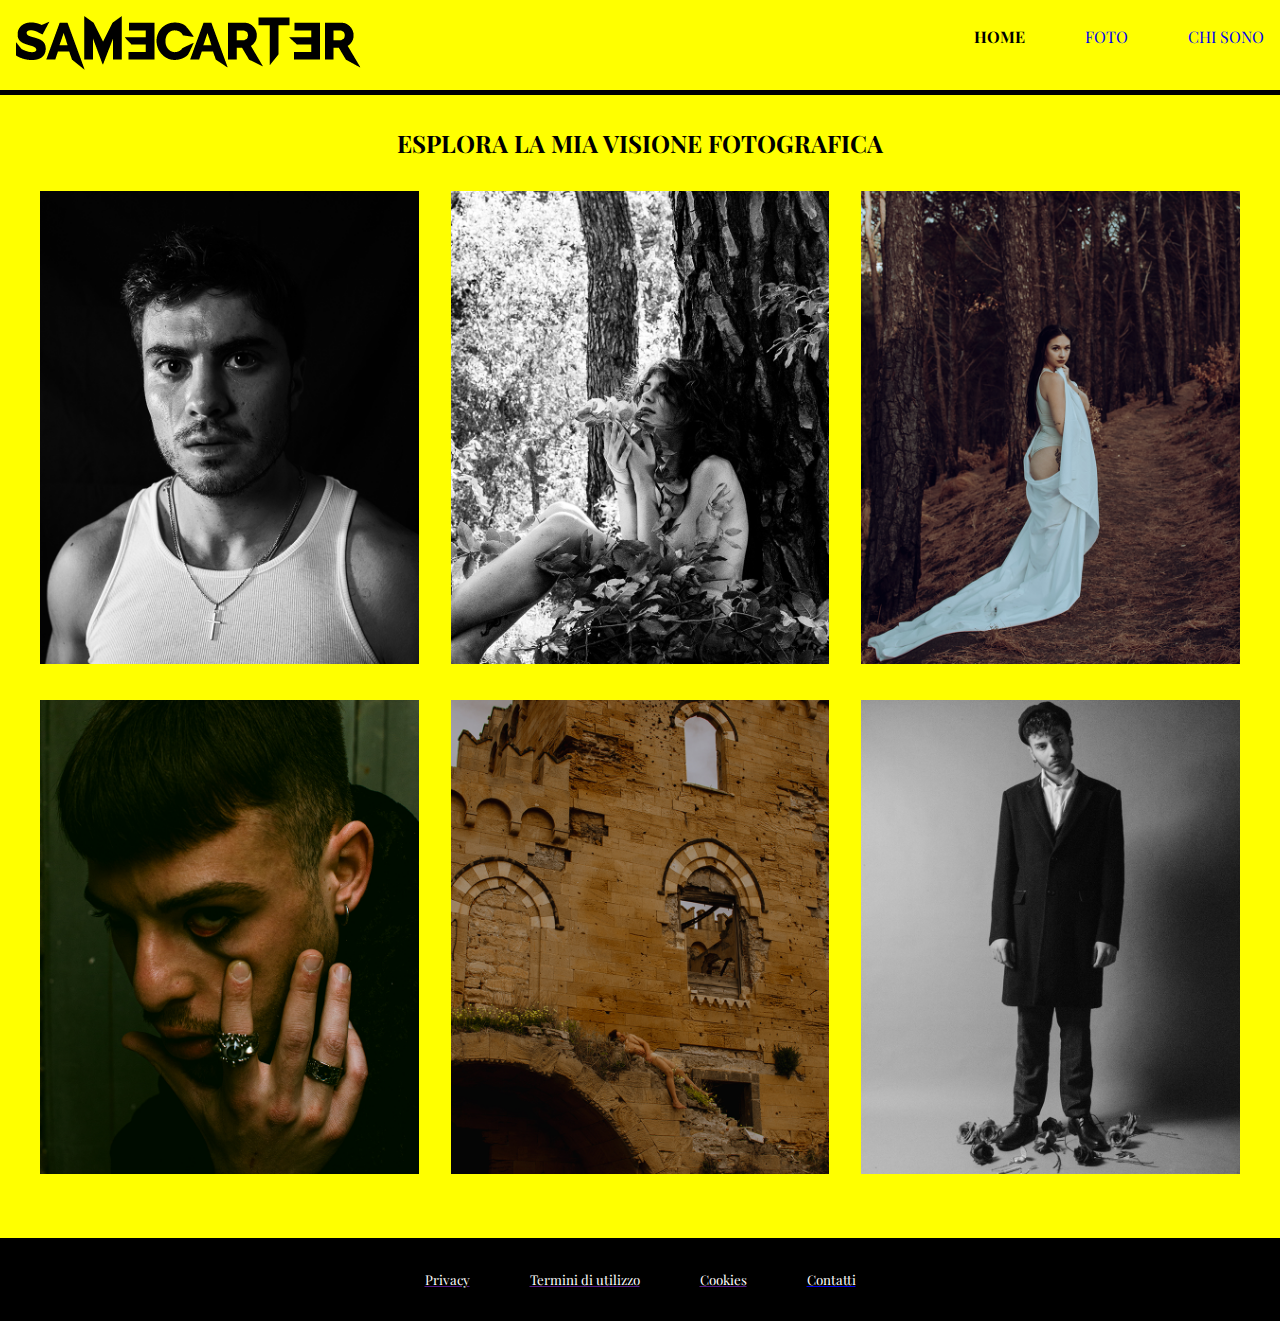
==== index.html @ bda39bff "add HTML, CSS, IMG" ====
<!DOCTYPE html> 
<html lang="en">
<head>
    <meta charset="UTF-8">
    <meta name="viewport" content="width=device-width, initial-scale=1.0">
    <link rel="stylesheet" href="css/style.css">
    <link rel="preconnect" href="https://fonts.googleapis.com">
<link rel="preconnect" href="https://fonts.gstatic.com" crossorigin>
<link href="https://fonts.googleapis.com/css2?family=Playfair+Display:ital,wght@0,400..900;1,400..900&display=swap" rel="stylesheet">

   
</head>
<body>
    <header>
        <a href="index.html"><img src="immagini/marchio.png" class="logotipo" alt=""></a>

   
        <nav>
            
            <ul>

                <li><a href="index.html" style="color: black"><b>Home</b></a></li>
                <li><a href="foto.html">Foto</a></li>
                <li><a href="chi sono.html">Chi sono</a></li>
            
            </ul>
        </nav>
    </header>
    <main>
        <h2>ESPLORA LA MIA VISIONE FOTOGRAFICA</h2>
        <div class="grid">
            <a href="melancholy.html"><img src="immagini/melancholy 1.jpg"class="image"></a>
            <a href="panisme.html"><img src="immagini/panisme 4.jpg"class="image"></a>
            <a href="leviosa.html"><img src="immagini/foto 4.jpg"class="image">
            <a href="seduction et chaos.html"><img src="immagini/index 3.jpg"class="image"></a>
            <a href="inside the nature.html"><img src="immagini/inside the nature 6.jpg"class="image"></a>
            <a href="the poet.html"><img src="immagini/the poet 6.jpg"class="image"></a>
          
        </div>
    </main>

</body>

<footer>
    <a href=""><p>Privacy</p></a>
    <a href=""><p>Termini di utilizzo</p></a>
    <a href=""><p>Cookies</p></a>
    <a href="contatti.html"><p>Contatti</p></a>
</footer>
    
</html>
---- css/style.css ----
body {
  font-family: "Playfair Display", serif;
    background-color: yellow;
    margin: 0;
}



header {
    margin: 0;
    font-size: 12pt;
    padding: 1rem;
    display: flex;
    border-bottom: 5px solid black;
    justify-content: space-between;
}



nav ul {
    
    margin:0;
    padding: 10px 0;
    display:flex;
    justify-content:right;
    gap: 60px;
   list-style-type: none;
    
}

nav a {
    text-decoration: none;
    text-transform:uppercase;
}

  

main h2 {
   text-align: center;
    margin:auto;
    padding: 2rem;
    
    
}

.grid {
    display:grid;
    grid-template-columns: repeat(3, 1fr);
    gap: 32px;
    max-width: 1200px;
    margin: auto;
}

.image {
   max-width: 100%;
   max-height: 100%;
   object-fit:cover; 
    
}

.grid a {
    position: relative;
    display: block;
    color: #fff;
}

.grid a:hover:before { 
    content:"";
    background-color: rgba(0,0,0,0.6);
    position: absolute;
    top:0;
    left:0;
    width: 100%;
    height: 100%;
}




@media (max-width:600px) {
    .grid {
    grid-template-columns: repeat(1, 1fr);
     
}

.grid a {
    color: #000;
    margin-bottom: 16px;
}

.grid a:hover:before {
    background: none;
}

.footer p {
  max-width: 50%;
  max-height: 50%;
}

.logotipo {
  max-width: 50%;
}
}

footer{
  margin-top: 60px;
  display: flex;
  justify-content:center;
  gap: 60px;
  padding: 20px;
  font-size: 10pt;
  background-color: black;
  
  
}



footer p {
text-align:left;
font-size: 10pt;
text-decoration: none;
color: white;
}
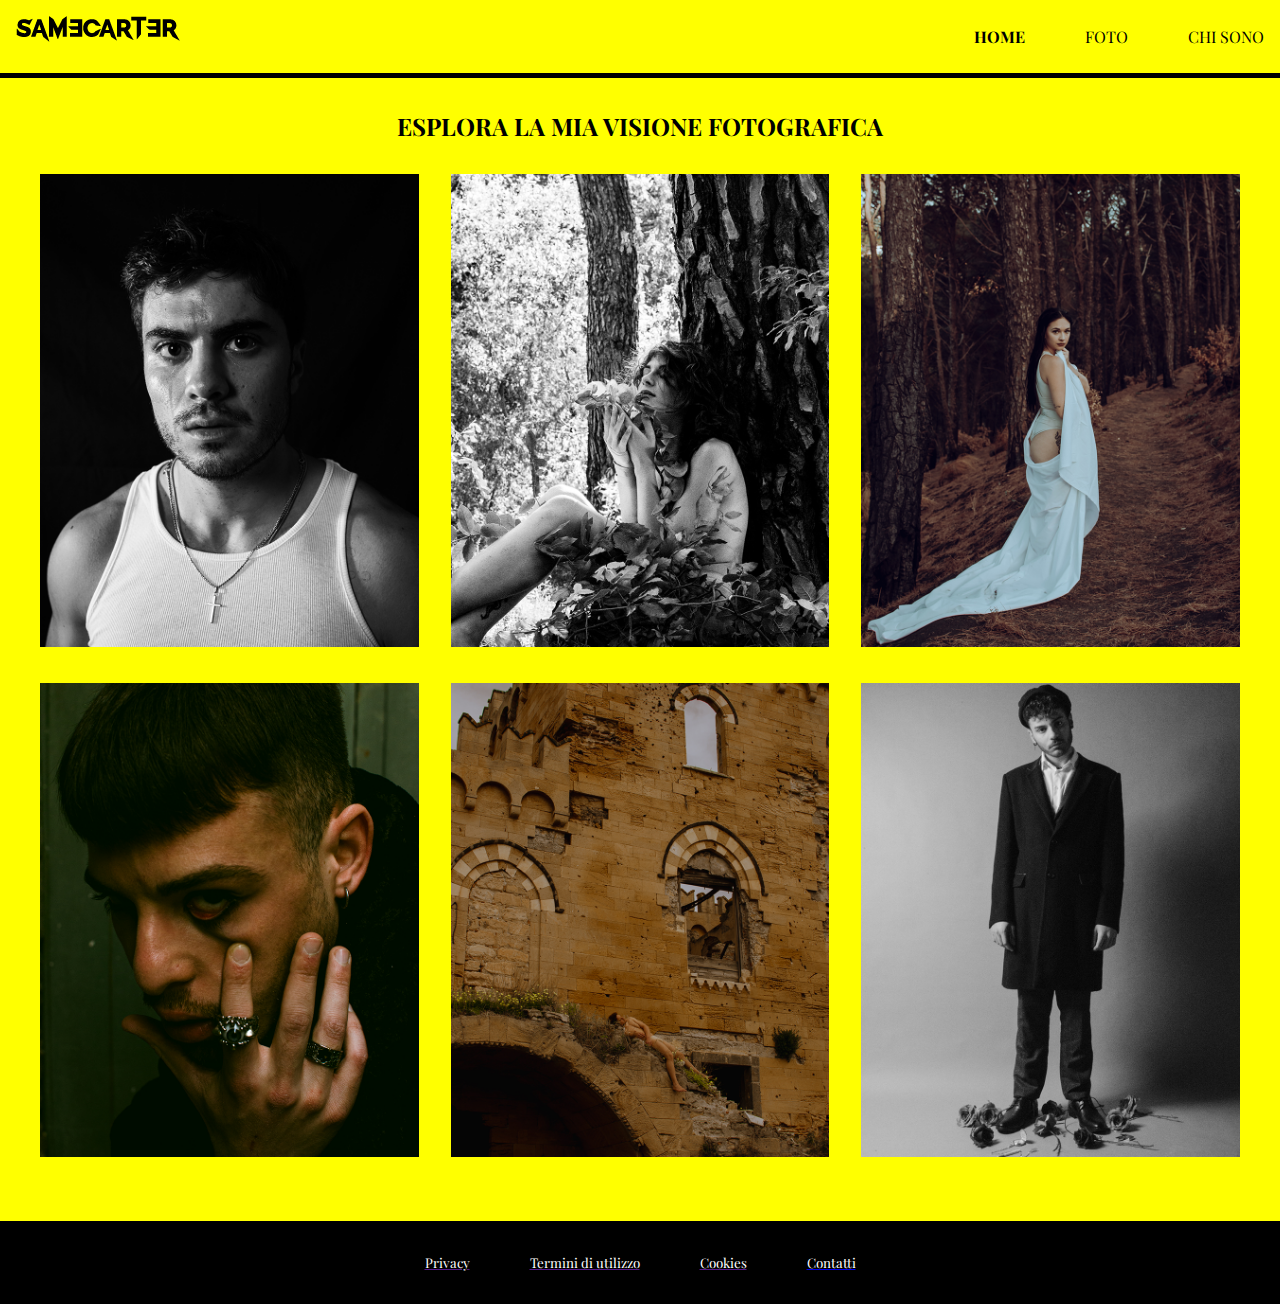
==== commit a940aba2: "Update HTML, CSS, IMG" ====
--- a/index.html
+++ b/index.html
@@ -12,7 +12,7 @@
 </head>
 <body>
     <header>
-        <a href="index.html"><img src="immagini/marchio.png" class="logotipo" alt=""></a>
+        <a href="index.html"><img src="immagini/logo.png" class="logotipo" alt=""></a>
 
    
         <nav>
@@ -20,8 +20,8 @@
             <ul>
 
                 <li><a href="index.html" style="color: black"><b>Home</b></a></li>
-                <li><a href="foto.html">Foto</a></li>
-                <li><a href="chi sono.html">Chi sono</a></li>
+                <li><a href="foto.html"  style="color: black">Foto</a></li>
+                <li><a href="chi sono.html"  style="color: black">Chi sono</a></li>
             
             </ul>
         </nav>
